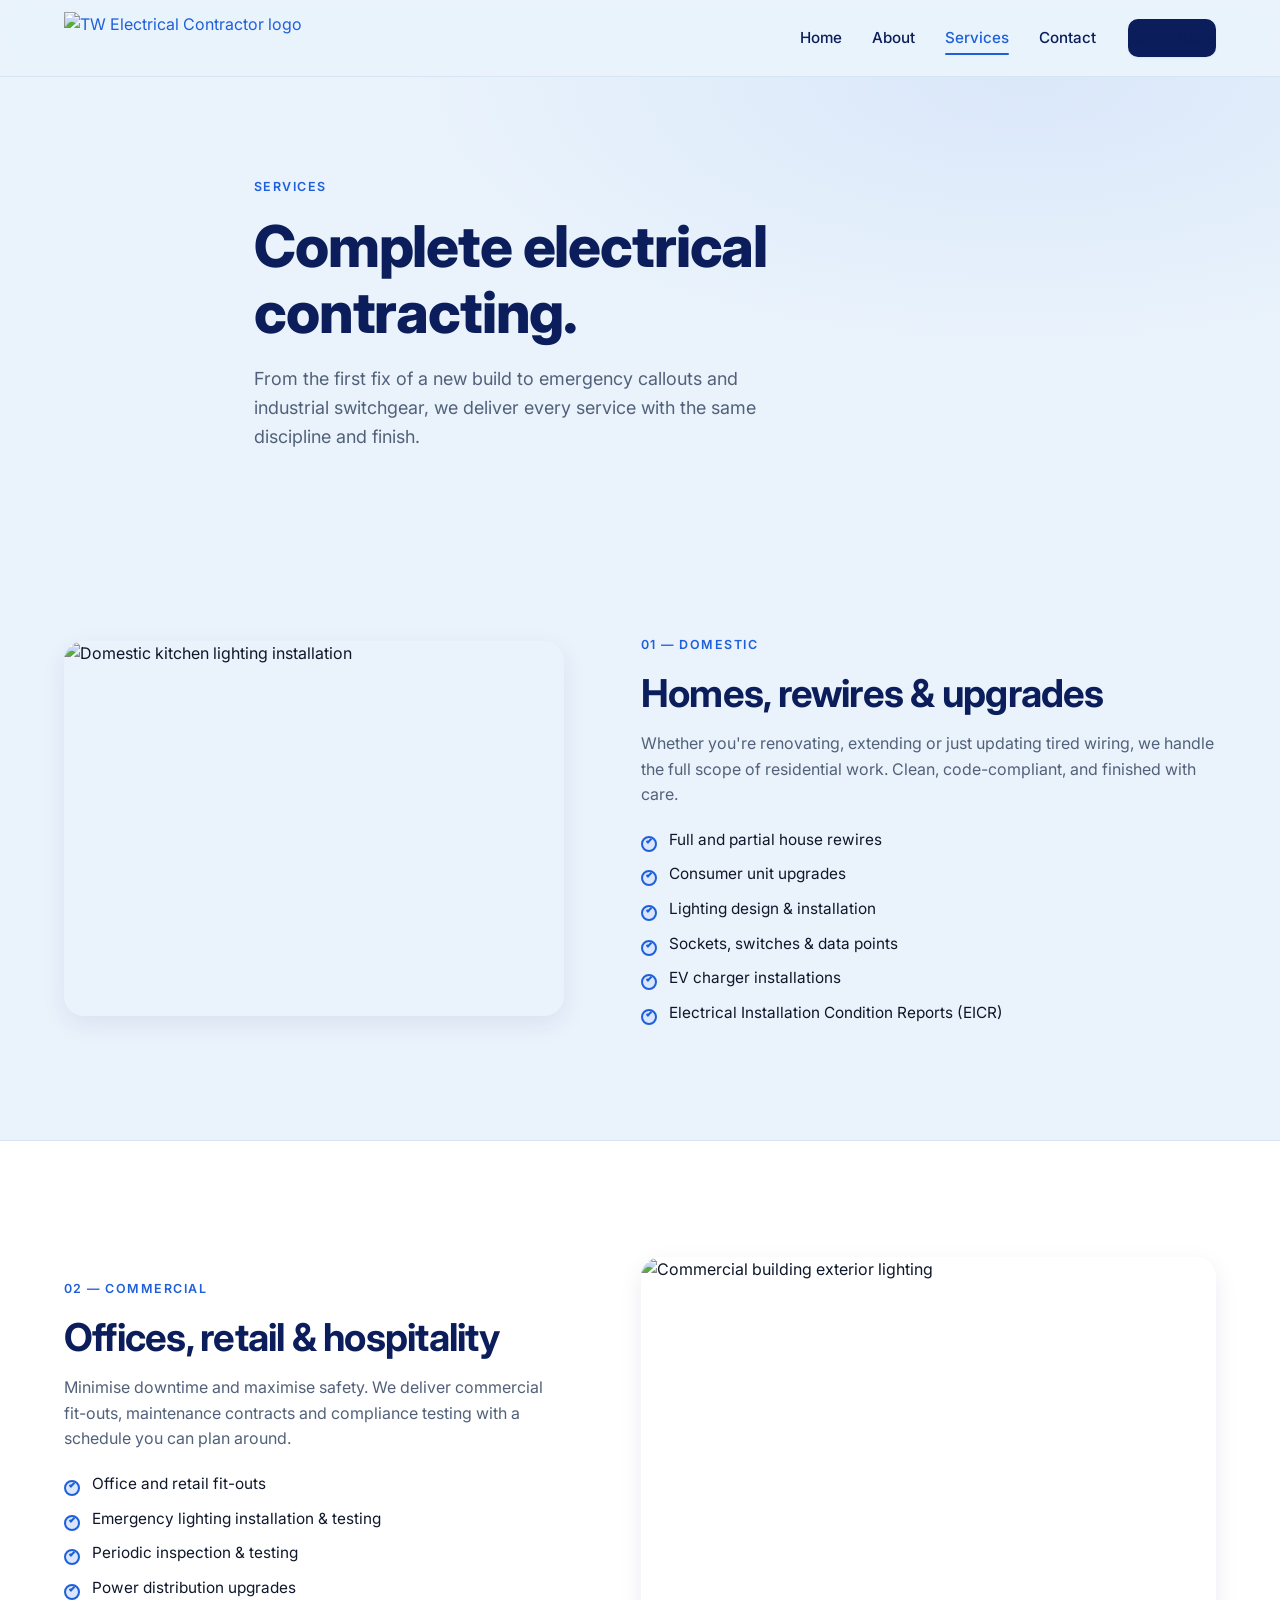
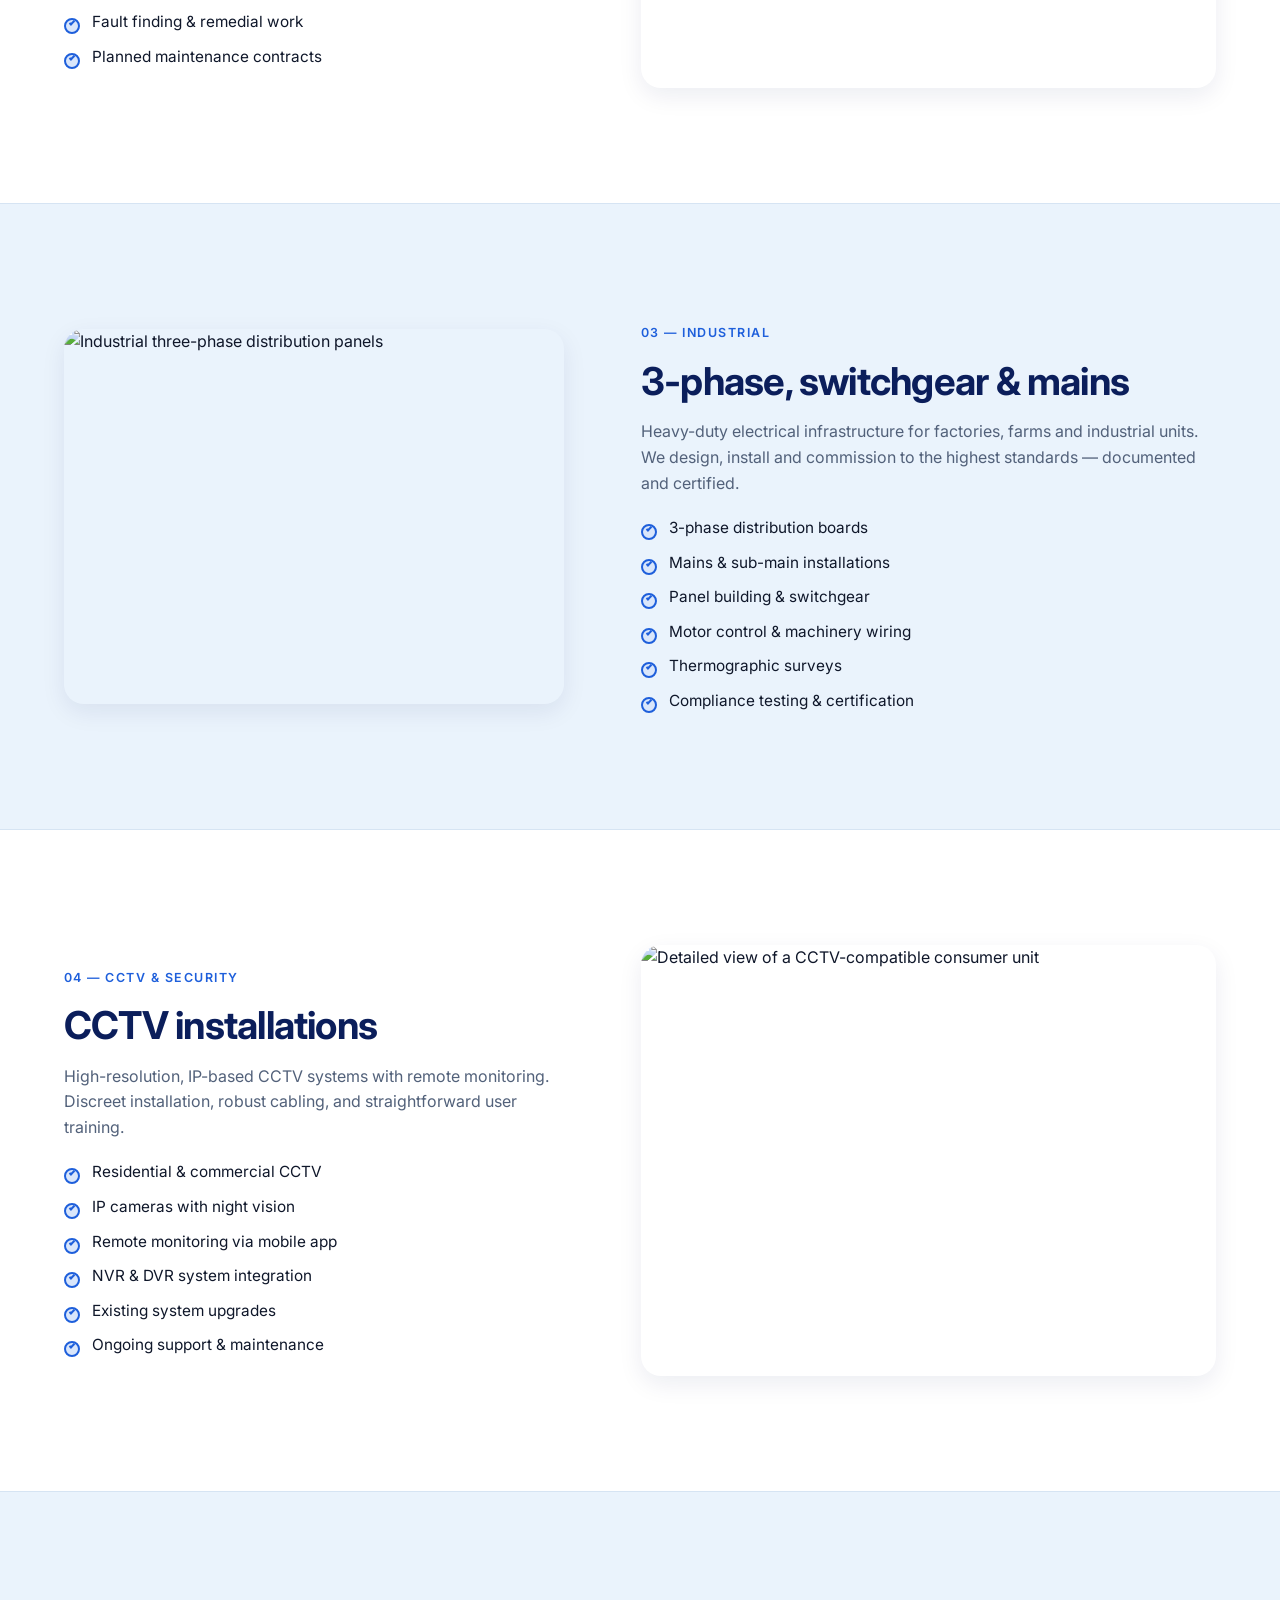
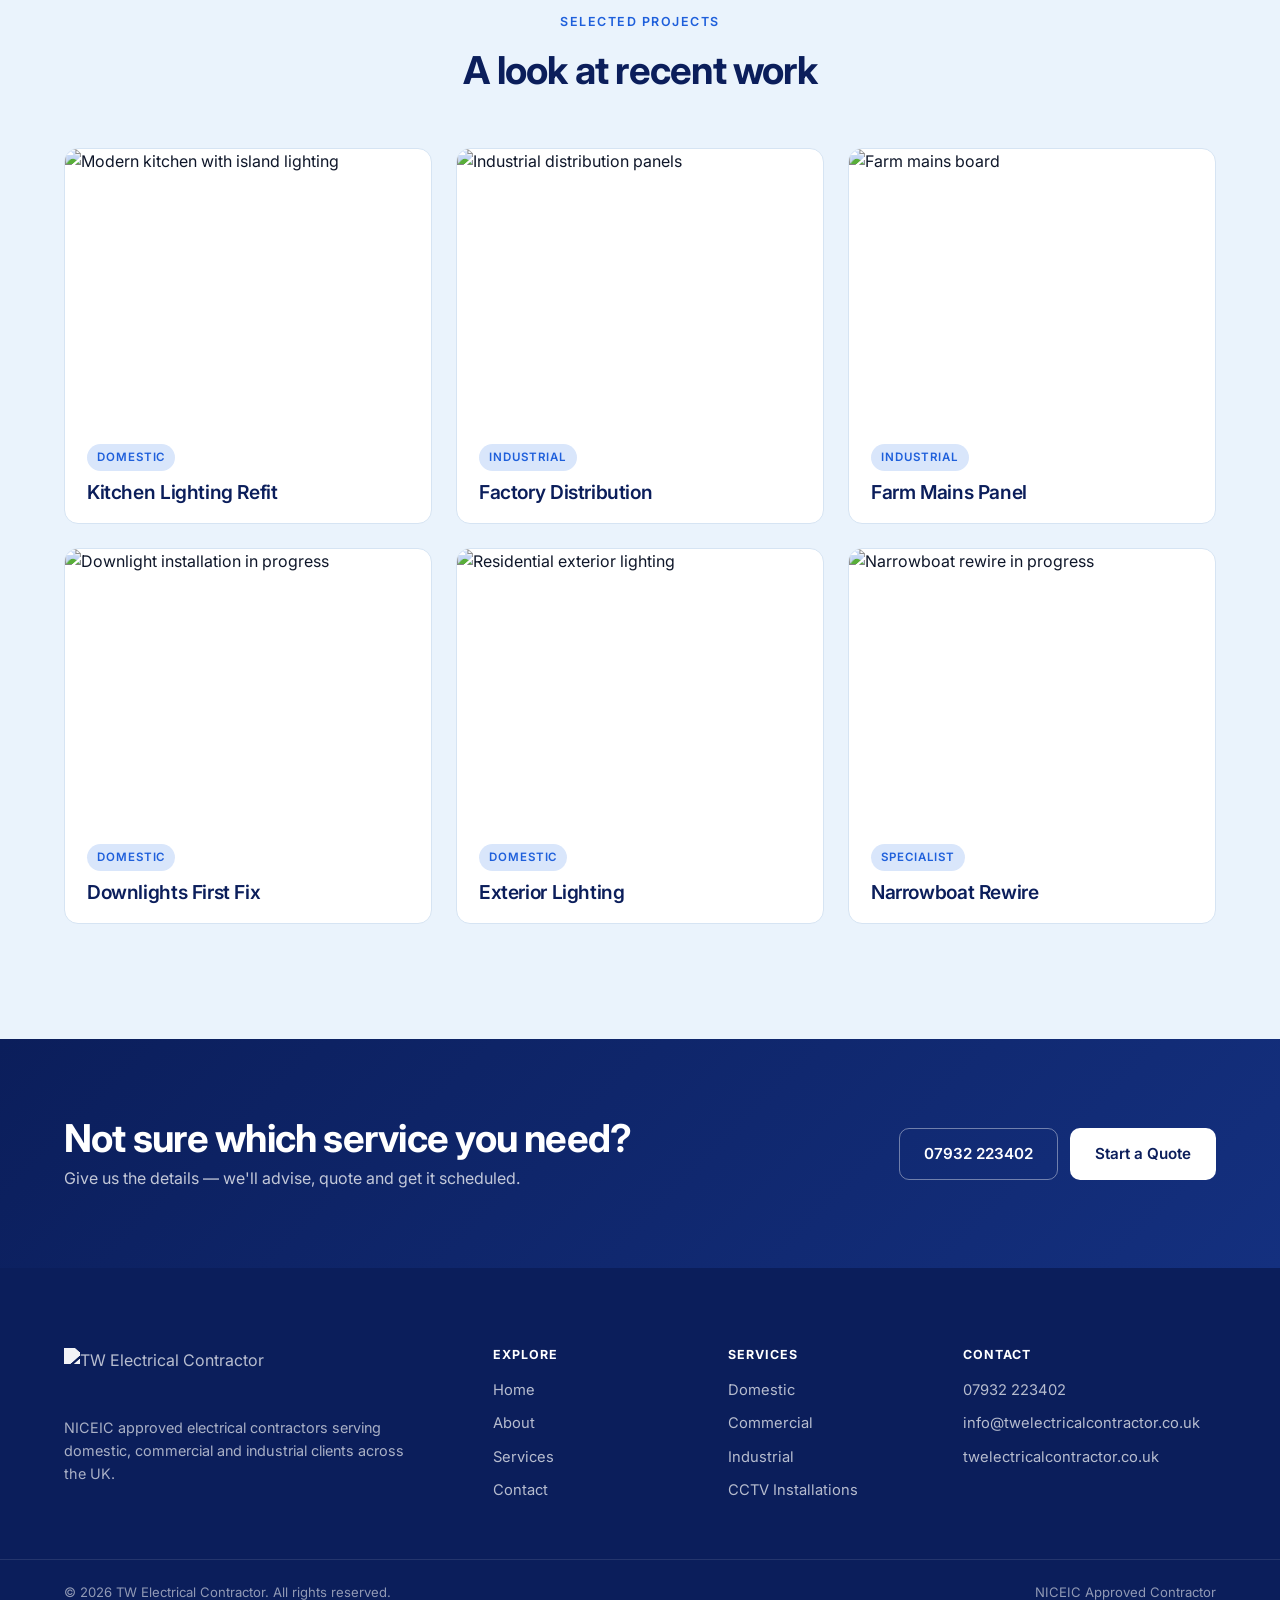
==== services.html @ 7920835a "Add files via upload" ====
<!DOCTYPE html>
<html lang="en">
<head>
    <meta charset="UTF-8" />
    <meta name="viewport" content="width=device-width, initial-scale=1.0" />
    <meta name="description" content="Full range of electrical services from TW Electrical Contractor — domestic, commercial, industrial installations, CCTV, rewires, EV chargers and more." />
    <meta name="theme-color" content="#0B1E5B" />
    <meta property="og:type" content="website" />
    <meta property="og:title" content="Services — TW Electrical Contractor" />
    <meta property="og:description" content="Domestic, commercial, industrial and CCTV installations by NICEIC approved electricians." />
    <meta property="og:image" content="images/og-preview.jpg" />

    <title>Services — TW Electrical Contractor</title>

    <link rel="icon" type="image/png" href="images/logo.png" />
    <link rel="preconnect" href="https://fonts.googleapis.com" />
    <link rel="preconnect" href="https://fonts.gstatic.com" crossorigin />
    <link href="https://fonts.googleapis.com/css2?family=Inter:wght@400;500;600;700;800&display=swap" rel="stylesheet" />
    <link rel="stylesheet" href="style.css" />
</head>
<body>
    <a class="skip-link" href="#main">Skip to content</a>

    <header class="site-header">
        <div class="container header-inner">
            <a href="index.html" class="logo" aria-label="TW Electrical Contractor home">
                <img src="images/logo.png" alt="TW Electrical Contractor logo" />
            </a>
            <input type="checkbox" id="nav-toggle" class="nav-toggle" aria-label="Toggle navigation" />
            <label for="nav-toggle" class="nav-toggle-label" aria-hidden="true">
                <span></span><span></span><span></span>
            </label>
            <nav class="site-nav" aria-label="Primary">
                <ul>
                    <li><a href="index.html">Home</a></li>
                    <li><a href="about.html">About</a></li>
                    <li><a href="services.html" class="active">Services</a></li>
                    <li><a href="contact.html">Contact</a></li>
                </ul>
                <a href="contact.html" class="btn btn-primary nav-cta">Get a Quote</a>
            </nav>
        </div>
    </header>

    <main id="main">
        <section class="page-hero">
            <div class="container">
                <span class="eyebrow">Services</span>
                <h1>Complete electrical contracting.</h1>
                <p class="lead">From the first fix of a new build to emergency callouts and industrial switchgear, we deliver every service with the same discipline and finish.</p>
            </div>
        </section>

        <section class="section">
            <div class="container">
                <div class="service-detail">
                    <div class="service-detail-media">
                        <img src="images/project-kitchen.jpg" alt="Domestic kitchen lighting installation" />
                    </div>
                    <div>
                        <span class="eyebrow">01 — Domestic</span>
                        <h2>Homes, rewires &amp; upgrades</h2>
                        <p>Whether you're renovating, extending or just updating tired wiring, we handle the full scope of residential work. Clean, code-compliant, and finished with care.</p>
                        <ul class="check-list">
                            <li>Full and partial house rewires</li>
                            <li>Consumer unit upgrades</li>
                            <li>Lighting design &amp; installation</li>
                            <li>Sockets, switches &amp; data points</li>
                            <li>EV charger installations</li>
                            <li>Electrical Installation Condition Reports (EICR)</li>
                        </ul>
                    </div>
                </div>
            </div>
        </section>

        <section class="section section-alt">
            <div class="container">
                <div class="service-detail reverse">
                    <div class="service-detail-media">
                        <img src="images/project-house.jpg" alt="Commercial building exterior lighting" />
                    </div>
                    <div>
                        <span class="eyebrow">02 — Commercial</span>
                        <h2>Offices, retail &amp; hospitality</h2>
                        <p>Minimise downtime and maximise safety. We deliver commercial fit-outs, maintenance contracts and compliance testing with a schedule you can plan around.</p>
                        <ul class="check-list">
                            <li>Office and retail fit-outs</li>
                            <li>Emergency lighting installation &amp; testing</li>
                            <li>Periodic inspection &amp; testing</li>
                            <li>Power distribution upgrades</li>
                            <li>Fault finding &amp; remedial work</li>
                            <li>Planned maintenance contracts</li>
                        </ul>
                    </div>
                </div>
            </div>
        </section>

        <section class="section">
            <div class="container">
                <div class="service-detail">
                    <div class="service-detail-media">
                        <img src="images/project-industrial.jpg" alt="Industrial three-phase distribution panels" />
                    </div>
                    <div>
                        <span class="eyebrow">03 — Industrial</span>
                        <h2>3-phase, switchgear &amp; mains</h2>
                        <p>Heavy-duty electrical infrastructure for factories, farms and industrial units. We design, install and commission to the highest standards — documented and certified.</p>
                        <ul class="check-list">
                            <li>3-phase distribution boards</li>
                            <li>Mains &amp; sub-main installations</li>
                            <li>Panel building &amp; switchgear</li>
                            <li>Motor control &amp; machinery wiring</li>
                            <li>Thermographic surveys</li>
                            <li>Compliance testing &amp; certification</li>
                        </ul>
                    </div>
                </div>
            </div>
        </section>

        <section class="section section-alt">
            <div class="container">
                <div class="service-detail reverse">
                    <div class="service-detail-media">
                        <img src="images/project-consumer-unit.jpg" alt="Detailed view of a CCTV-compatible consumer unit" />
                    </div>
                    <div>
                        <span class="eyebrow">04 — CCTV &amp; Security</span>
                        <h2>CCTV installations</h2>
                        <p>High-resolution, IP-based CCTV systems with remote monitoring. Discreet installation, robust cabling, and straightforward user training.</p>
                        <ul class="check-list">
                            <li>Residential &amp; commercial CCTV</li>
                            <li>IP cameras with night vision</li>
                            <li>Remote monitoring via mobile app</li>
                            <li>NVR &amp; DVR system integration</li>
                            <li>Existing system upgrades</li>
                            <li>Ongoing support &amp; maintenance</li>
                        </ul>
                    </div>
                </div>
            </div>
        </section>

        <section class="section">
            <div class="container">
                <div class="section-head">
                    <span class="eyebrow">Selected projects</span>
                    <h2>A look at recent work</h2>
                </div>

                <div class="grid grid-3">
                    <figure class="project">
                        <img src="images/project-kitchen-2.jpg" alt="Modern kitchen with island lighting" />
                        <figcaption><span class="tag">Domestic</span><h3>Kitchen Lighting Refit</h3></figcaption>
                    </figure>
                    <figure class="project">
                        <img src="images/project-industrial-2.jpg" alt="Industrial distribution panels" />
                        <figcaption><span class="tag">Industrial</span><h3>Factory Distribution</h3></figcaption>
                    </figure>
                    <figure class="project">
                        <img src="images/project-farm.jpg" alt="Farm mains board" />
                        <figcaption><span class="tag">Industrial</span><h3>Farm Mains Panel</h3></figcaption>
                    </figure>
                    <figure class="project">
                        <img src="images/project-downlights.jpg" alt="Downlight installation in progress" />
                        <figcaption><span class="tag">Domestic</span><h3>Downlights First Fix</h3></figcaption>
                    </figure>
                    <figure class="project">
                        <img src="images/project-house.jpg" alt="Residential exterior lighting" />
                        <figcaption><span class="tag">Domestic</span><h3>Exterior Lighting</h3></figcaption>
                    </figure>
                    <figure class="project">
                        <img src="images/project-narrowboat.jpg" alt="Narrowboat rewire in progress" />
                        <figcaption><span class="tag">Specialist</span><h3>Narrowboat Rewire</h3></figcaption>
                    </figure>
                </div>
            </div>
        </section>

        <section class="cta-banner">
            <div class="container cta-inner">
                <div>
                    <h2>Not sure which service you need?</h2>
                    <p>Give us the details — we'll advise, quote and get it scheduled.</p>
                </div>
                <div class="cta-actions">
                    <a href="tel:07932223402" class="btn btn-ghost-light">07932 223402</a>
                    <a href="contact.html" class="btn btn-white">Start a Quote</a>
                </div>
            </div>
        </section>
    </main>

    <footer class="site-footer">
        <div class="container footer-grid">
            <div class="footer-brand">
                <img src="images/logo.png" alt="TW Electrical Contractor" />
                <p>NICEIC approved electrical contractors serving domestic, commercial and industrial clients across the UK.</p>
            </div>
            <div>
                <h4>Explore</h4>
                <ul>
                    <li><a href="index.html">Home</a></li>
                    <li><a href="about.html">About</a></li>
                    <li><a href="services.html">Services</a></li>
                    <li><a href="contact.html">Contact</a></li>
                </ul>
            </div>
            <div>
                <h4>Services</h4>
                <ul>
                    <li>Domestic</li>
                    <li>Commercial</li>
                    <li>Industrial</li>
                    <li>CCTV Installations</li>
                </ul>
            </div>
            <div>
                <h4>Contact</h4>
                <ul>
                    <li><a href="tel:07932223402">07932 223402</a></li>
                    <li><a href="mailto:info@twelectricalcontractor.co.uk">info@twelectricalcontractor.co.uk</a></li>
                    <li>twelectricalcontractor.co.uk</li>
                </ul>
            </div>
        </div>
        <div class="footer-base">
            <div class="container">
                <p>© 2026 TW Electrical Contractor. All rights reserved.</p>
                <p>NICEIC Approved Contractor</p>
            </div>
        </div>
    </footer>
</body>
</html>
---- style.css ----
/* =========================================
   TW Electrical Contractor — style.css
   Clean · Corporate · Minimal
   ========================================= */

/* --- Design Tokens --- */
:root {
    --bg: #EAF3FC;
    --bg-alt: #FFFFFF;
    --bg-deep: #DCEBF9;
    --primary: #0B1E5B;
    --primary-700: #14307F;
    --accent: #1E5FDB;
    --accent-soft: #D9E6FB;
    --text: #0F172A;
    --text-muted: #52617A;
    --border: #D6E4F3;
    --border-strong: #B9CDE8;
    --shadow-sm: 0 1px 2px rgba(11, 30, 91, 0.06);
    --shadow-md: 0 8px 24px rgba(11, 30, 91, 0.08);
    --shadow-lg: 0 20px 48px rgba(11, 30, 91, 0.12);
    --radius: 14px;
    --radius-sm: 10px;
    --radius-lg: 20px;
    --max-w: 1200px;
}

/* --- Reset & Base --- */
*, *::before, *::after { box-sizing: border-box; }
* { margin: 0; padding: 0; }

html { scroll-behavior: smooth; -webkit-text-size-adjust: 100%; }

body {
    font-family: 'Inter', -apple-system, BlinkMacSystemFont, 'Segoe UI', Roboto, sans-serif;
    font-size: 16px;
    line-height: 1.6;
    color: var(--text);
    background: var(--bg);
    -webkit-font-smoothing: antialiased;
    -moz-osx-font-smoothing: grayscale;
}

img { max-width: 100%; display: block; height: auto; }
a { color: var(--accent); text-decoration: none; transition: color .2s ease; }
a:hover { color: var(--primary); }
ul { list-style: none; }

/* --- Typography --- */
h1, h2, h3, h4, h5 {
    font-family: inherit;
    font-weight: 700;
    color: var(--primary);
    letter-spacing: -0.02em;
    line-height: 1.15;
}
h1 { font-size: clamp(2.25rem, 4.5vw, 3.75rem); font-weight: 800; }
h2 { font-size: clamp(1.75rem, 3vw, 2.5rem); }
h3 { font-size: 1.2rem; font-weight: 600; }
h4 { font-size: 0.9rem; text-transform: uppercase; letter-spacing: 0.08em; color: var(--primary); }
p  { color: var(--text-muted); }
.lead { font-size: 1.125rem; color: var(--text-muted); max-width: 560px; }

.accent { color: var(--accent); }

.eyebrow {
    display: inline-flex;
    align-items: center;
    gap: 8px;
    font-size: 0.78rem;
    font-weight: 600;
    letter-spacing: 0.12em;
    text-transform: uppercase;
    color: var(--accent);
    margin-bottom: 16px;
}
.eyebrow .dot {
    width: 7px; height: 7px; border-radius: 50%;
    background: var(--accent);
    box-shadow: 0 0 0 4px rgba(30, 95, 219, 0.15);
}

/* --- Layout --- */
.container {
    width: 100%;
    max-width: var(--max-w);
    margin-inline: auto;
    padding-inline: 24px;
}

.section {
    padding: clamp(64px, 9vw, 120px) 0;
}
.section-alt { background: var(--bg-alt); border-top: 1px solid var(--border); border-bottom: 1px solid var(--border); }

.section-head {
    max-width: 640px;
    margin: 0 auto clamp(36px, 5vw, 56px);
    text-align: center;
}
.section-head h2 { margin-bottom: 14px; }

/* --- Accessibility --- */
.skip-link {
    position: absolute; left: -9999px;
    background: var(--primary); color: #fff;
    padding: 10px 16px; border-radius: 0 0 8px 0;
    z-index: 100;
}
.skip-link:focus { left: 0; top: 0; }

/* --- Buttons --- */
.btn {
    display: inline-flex;
    align-items: center;
    justify-content: center;
    gap: 8px;
    padding: 13px 24px;
    border-radius: 10px;
    font-weight: 600;
    font-size: 0.95rem;
    border: 1px solid transparent;
    cursor: pointer;
    transition: all .2s ease;
    white-space: nowrap;
}
.btn-primary {
    background: var(--primary);
    color: #fff;
    box-shadow: var(--shadow-sm);
}
.btn-primary:hover {
    background: var(--primary-700);
    color: #fff;
    transform: translateY(-1px);
    box-shadow: var(--shadow-md);
}
.btn-ghost {
    background: transparent;
    color: var(--primary);
    border-color: var(--border-strong);
}
.btn-ghost:hover {
    background: var(--bg-alt);
    border-color: var(--primary);
    color: var(--primary);
}
.btn-ghost-light {
    background: transparent;
    color: #fff;
    border-color: rgba(255,255,255,0.4);
}
.btn-ghost-light:hover { background: rgba(255,255,255,0.1); color: #fff; }
.btn-white {
    background: #fff;
    color: var(--primary);
}
.btn-white:hover { background: var(--accent-soft); color: var(--primary); }
.btn-full { width: 100%; padding: 15px 24px; }

/* --- Header / Nav --- */
.site-header {
    position: sticky;
    top: 0;
    z-index: 50;
    background: rgba(234, 243, 252, 0.85);
    backdrop-filter: saturate(180%) blur(12px);
    -webkit-backdrop-filter: saturate(180%) blur(12px);
    border-bottom: 1px solid var(--border);
}
.header-inner {
    display: flex;
    align-items: center;
    justify-content: space-between;
    min-height: 76px;
    gap: 24px;
}
.logo img { height: 52px; width: auto; }

.site-nav { display: flex; align-items: center; gap: 32px; }
.site-nav ul { display: flex; gap: 30px; }
.site-nav a {
    color: var(--primary);
    font-weight: 500;
    font-size: 0.95rem;
    position: relative;
    padding: 6px 0;
}
.site-nav a:hover { color: var(--accent); }
.site-nav a.active { color: var(--accent); }
.site-nav a.active::after {
    content: ""; position: absolute; left: 0; right: 0; bottom: -2px;
    height: 2px; background: var(--accent); border-radius: 2px;
}

/* Mobile nav toggle */
.nav-toggle, .nav-toggle-label { display: none; }

/* --- Hero --- */
.hero {
    padding: clamp(56px, 8vw, 100px) 0 clamp(72px, 10vw, 120px);
    position: relative;
    overflow: hidden;
}
.hero::before {
    content: "";
    position: absolute; inset: 0;
    background:
        radial-gradient(1000px 500px at 100% 0%, rgba(30, 95, 219, 0.08), transparent 60%),
        radial-gradient(800px 400px at 0% 80%, rgba(11, 30, 91, 0.06), transparent 60%);
    pointer-events: none;
}
.hero-inner {
    display: grid;
    grid-template-columns: 1.1fr 1fr;
    gap: clamp(40px, 6vw, 80px);
    align-items: center;
    position: relative;
}
.hero-copy h1 { margin-bottom: 20px; }
.hero-copy .lead { margin-bottom: 32px; }
.hero-actions {
    display: flex;
    gap: 12px;
    flex-wrap: wrap;
    margin-bottom: 48px;
}
.hero-stats {
    display: grid;
    grid-template-columns: repeat(3, 1fr);
    gap: 24px;
    padding-top: 28px;
    border-top: 1px solid var(--border-strong);
}
.hero-stats li { display: flex; flex-direction: column; }
.hero-stats strong {
    font-size: 1.5rem;
    color: var(--primary);
    font-weight: 700;
    letter-spacing: -0.02em;
    margin-bottom: 2px;
}
.hero-stats span {
    font-size: 0.85rem;
    color: var(--text-muted);
}
.hero-media {
    position: relative;
}
.hero-media img {
    border-radius: var(--radius-lg);
    box-shadow: var(--shadow-lg);
    aspect-ratio: 4/5;
    object-fit: cover;
    width: 100%;
}

/* --- Page Hero (inner pages) --- */
.page-hero {
    padding: clamp(56px, 8vw, 96px) 0 clamp(40px, 6vw, 64px);
    text-align: left;
    position: relative;
    overflow: hidden;
}
.page-hero::before {
    content: ""; position: absolute; inset: 0;
    background: radial-gradient(900px 400px at 80% 0%, rgba(30, 95, 219, 0.08), transparent 70%);
    pointer-events: none;
}
.page-hero .container { position: relative; max-width: 820px; }
.page-hero h1 { margin-bottom: 20px; }

/* --- Grids --- */
.grid { display: grid; gap: 24px; }
.grid-3 { grid-template-columns: repeat(3, 1fr); }
.grid-4 { grid-template-columns: repeat(4, 1fr); }

/* --- Cards --- */
.card {
    background: var(--bg-alt);
    border: 1px solid var(--border);
    border-radius: var(--radius);
    padding: 32px 28px;
    transition: all .25s ease;
}
.card:hover {
    border-color: var(--border-strong);
    transform: translateY(-2px);
    box-shadow: var(--shadow-md);
}

.service-card .card-icon {
    width: 48px; height: 48px;
    border-radius: 12px;
    background: var(--accent-soft);
    color: var(--accent);
    display: flex; align-items: center; justify-content: center;
    margin-bottom: 20px;
}
.service-card .card-icon svg { width: 24px; height: 24px; }
.service-card h3 { margin-bottom: 8px; color: var(--primary); }
.service-card p { font-size: 0.95rem; }

.values .value-num {
    display: inline-block;
    font-size: 0.85rem;
    font-weight: 700;
    color: var(--accent);
    letter-spacing: 0.1em;
    margin-bottom: 14px;
}
.values h3 { margin-bottom: 8px; }
.values p { font-size: 0.95rem; }

/* --- Project cards --- */
.project {
    background: var(--bg-alt);
    border: 1px solid var(--border);
    border-radius: var(--radius);
    overflow: hidden;
    transition: all .25s ease;
}
.project:hover {
    transform: translateY(-2px);
    box-shadow: var(--shadow-md);
    border-color: var(--border-strong);
}
.project img {
    width: 100%;
    aspect-ratio: 4/3;
    object-fit: cover;
}
.project figcaption { padding: 20px 22px; }
.project .tag {
    display: inline-block;
    font-size: 0.72rem;
    font-weight: 600;
    letter-spacing: 0.08em;
    text-transform: uppercase;
    color: var(--accent);
    background: var(--accent-soft);
    padding: 4px 10px;
    border-radius: 999px;
    margin-bottom: 10px;
}
.project h3 { color: var(--primary); }

/* --- Split --- */
.split {
    display: grid;
    grid-template-columns: 1fr 1fr;
    gap: clamp(40px, 6vw, 80px);
    align-items: center;
}
.split-media img {
    border-radius: var(--radius-lg);
    box-shadow: var(--shadow-md);
    aspect-ratio: 4/3;
    object-fit: cover;
    width: 100%;
}
.split h2 { margin-bottom: 16px; }
.split p { margin-bottom: 16px; }

/* --- Service Detail rows --- */
.service-detail {
    display: grid;
    grid-template-columns: 1fr 1.15fr;
    gap: clamp(40px, 6vw, 80px);
    align-items: center;
}
.service-detail.reverse .service-detail-media { order: 2; }
.service-detail-media img {
    border-radius: var(--radius-lg);
    box-shadow: var(--shadow-md);
    aspect-ratio: 4/3;
    object-fit: cover;
    width: 100%;
}
.service-detail h2 { margin-bottom: 16px; }
.service-detail p { margin-bottom: 20px; }

/* --- Check list --- */
.check-list {
    display: grid;
    gap: 10px;
    margin-top: 16px;
}
.check-list li {
    position: relative;
    padding-left: 28px;
    color: var(--text);
    font-size: 0.96rem;
}
.check-list li::before {
    content: "";
    position: absolute;
    left: 0; top: 8px;
    width: 16px; height: 16px;
    border-radius: 50%;
    background: var(--accent-soft);
    border: 2px solid var(--accent);
}
.check-list li::after {
    content: "";
    position: absolute;
    left: 5px; top: 11px;
    width: 6px; height: 3px;
    border-left: 2px solid var(--accent);
    border-bottom: 2px solid var(--accent);
    transform: rotate(-45deg);
}

/* --- Credentials --- */
.credentials {
    display: grid;
    grid-template-columns: 1fr 1fr;
    gap: clamp(40px, 6vw, 80px);
    align-items: center;
    background: var(--bg-alt);
    border: 1px solid var(--border);
    border-radius: var(--radius-lg);
    padding: clamp(32px, 5vw, 56px);
}
.credentials h2 { margin-bottom: 14px; }
.credentials-list {
    display: grid;
    grid-template-columns: 1fr 1fr;
    gap: 24px 16px;
}
.credentials-list li {
    display: flex;
    flex-direction: column;
    padding: 18px 20px;
    background: var(--bg);
    border-radius: var(--radius-sm);
}
.credentials-list strong {
    font-size: 1.15rem;
    color: var(--primary);
    font-weight: 700;
    margin-bottom: 2px;
    letter-spacing: -0.01em;
}
.credentials-list span {
    font-size: 0.85rem;
    color: var(--text-muted);
}

/* --- CTA Banner --- */
.cta-banner {
    background: linear-gradient(135deg, var(--primary) 0%, var(--primary-700) 100%);
    color: #fff;
    padding: clamp(48px, 6vw, 80px) 0;
}
.cta-inner {
    display: flex;
    align-items: center;
    justify-content: space-between;
    gap: 32px;
    flex-wrap: wrap;
}
.cta-inner h2 { color: #fff; margin-bottom: 6px; }
.cta-inner p { color: rgba(255,255,255,0.75); }
.cta-actions { display: flex; gap: 12px; flex-wrap: wrap; }

/* --- Contact --- */
.contact-grid {
    display: grid;
    grid-template-columns: 1fr 1.4fr;
    gap: clamp(32px, 5vw, 64px);
    align-items: start;
}
.contact-info h2 { margin-bottom: 12px; }
.contact-info p { margin-bottom: 28px; }
.info-list {
    display: grid;
    gap: 20px;
}
.info-list li {
    display: flex;
    flex-direction: column;
    padding-bottom: 20px;
    border-bottom: 1px solid var(--border);
}
.info-list li:last-child { border-bottom: none; padding-bottom: 0; }
.info-label {
    font-size: 0.75rem;
    text-transform: uppercase;
    letter-spacing: 0.1em;
    color: var(--text-muted);
    margin-bottom: 6px;
    font-weight: 600;
}
.info-list a, .info-list span:not(.info-label) {
    font-size: 1rem;
    color: var(--primary);
    font-weight: 500;
}
.info-list a:hover { color: var(--accent); }

/* Form */
.contact-form {
    background: var(--bg-alt);
    border: 1px solid var(--border);
    border-radius: var(--radius-lg);
    padding: clamp(28px, 4vw, 40px);
    display: grid;
    gap: 20px;
}
.form-grid {
    display: grid;
    grid-template-columns: 1fr 1fr;
    gap: 20px;
}
.form-row { display: flex; flex-direction: column; }
.form-row label {
    font-size: 0.82rem;
    font-weight: 600;
    color: var(--primary);
    margin-bottom: 8px;
    letter-spacing: 0.02em;
}
.form-row input,
.form-row select,
.form-row textarea {
    font-family: inherit;
    font-size: 0.98rem;
    color: var(--text);
    background: var(--bg);
    border: 1px solid var(--border-strong);
    border-radius: 10px;
    padding: 13px 16px;
    transition: all .2s ease;
    width: 100%;
}
.form-row input:focus,
.form-row select:focus,
.form-row textarea:focus {
    outline: none;
    border-color: var(--accent);
    background: #fff;
    box-shadow: 0 0 0 4px rgba(30, 95, 219, 0.12);
}
.form-row textarea { resize: vertical; min-height: 140px; }
.form-note {
    font-size: 0.82rem;
    color: var(--text-muted);
    text-align: center;
    margin-top: 4px;
}

/* --- Footer --- */
.site-footer {
    background: var(--primary);
    color: rgba(255,255,255,0.75);
    margin-top: 0;
}
.footer-grid {
    display: grid;
    grid-template-columns: 2fr 1fr 1fr 1.3fr;
    gap: 40px;
    padding: clamp(56px, 7vw, 80px) 24px clamp(40px, 5vw, 56px);
}
.footer-brand img {
    height: 50px;
    margin-bottom: 18px;
    filter: brightness(0) invert(1);
    opacity: 0.95;
}
.footer-brand p {
    color: rgba(255,255,255,0.65);
    font-size: 0.9rem;
    max-width: 340px;
}
.site-footer h4 {
    color: #fff;
    font-size: 0.78rem;
    margin-bottom: 16px;
}
.site-footer ul { display: grid; gap: 10px; }
.site-footer li, .site-footer a {
    color: rgba(255,255,255,0.7);
    font-size: 0.92rem;
    transition: color .2s ease;
}
.site-footer a:hover { color: #fff; }

.footer-base {
    border-top: 1px solid rgba(255,255,255,0.1);
    padding: 22px 0;
}
.footer-base .container {
    display: flex;
    justify-content: space-between;
    align-items: center;
    flex-wrap: wrap;
    gap: 12px;
}
.footer-base p {
    font-size: 0.82rem;
    color: rgba(255,255,255,0.55);
}

/* =========================================
   Responsive
   ========================================= */
@media (max-width: 1024px) {
    .grid-4 { grid-template-columns: repeat(2, 1fr); }
    .grid-3 { grid-template-columns: repeat(2, 1fr); }
    .footer-grid { grid-template-columns: 1fr 1fr; }
    .credentials { grid-template-columns: 1fr; }
    .contact-grid { grid-template-columns: 1fr; }
}

@media (max-width: 820px) {
    /* Mobile nav */
    .nav-toggle-label {
        display: flex;
        flex-direction: column;
        justify-content: center;
        gap: 5px;
        width: 40px; height: 40px;
        cursor: pointer;
        z-index: 60;
    }
    .nav-toggle-label span {
        display: block;
        width: 22px; height: 2px;
        background: var(--primary);
        transition: all .25s ease;
        border-radius: 2px;
    }
    .site-nav {
        position: fixed;
        top: 76px; left: 0; right: 0;
        flex-direction: column;
        align-items: stretch;
        gap: 0;
        background: var(--bg-alt);
        border-bottom: 1px solid var(--border);
        padding: 24px;
        transform: translateY(-120%);
        transition: transform .3s ease;
        box-shadow: var(--shadow-md);
    }
    .site-nav ul {
        flex-direction: column;
        gap: 0;
        width: 100%;
        margin-bottom: 16px;
    }
    .site-nav ul li { border-bottom: 1px solid var(--border); }
    .site-nav ul li:last-child { border-bottom: none; }
    .site-nav a {
        display: block;
        padding: 14px 4px;
        font-size: 1rem;
    }
    .site-nav a.active::after { display: none; }
    .nav-cta { width: 100%; }
    .nav-toggle:checked ~ .site-nav {
        transform: translateY(0);
    }
    .nav-toggle:checked ~ .nav-toggle-label span:nth-child(1) {
        transform: translateY(7px) rotate(45deg);
    }
    .nav-toggle:checked ~ .nav-toggle-label span:nth-child(2) {
        opacity: 0;
    }
    .nav-toggle:checked ~ .nav-toggle-label span:nth-child(3) {
        transform: translateY(-7px) rotate(-45deg);
    }

    /* Layout collapses */
    .hero-inner { grid-template-columns: 1fr; }
    .hero-media { order: -1; }
    .hero-media img { aspect-ratio: 16/10; }
    .split { grid-template-columns: 1fr; }
    .service-detail { grid-template-columns: 1fr; }
    .service-detail.reverse .service-detail-media { order: -1; }
}

@media (max-width: 560px) {
    .grid-4 { grid-template-columns: 1fr; }
    .grid-3 { grid-template-columns: 1fr; }
    .footer-grid { grid-template-columns: 1fr; gap: 32px; }
    .hero-stats { grid-template-columns: 1fr; gap: 18px; text-align: left; }
    .form-grid { grid-template-columns: 1fr; }
    .credentials-list { grid-template-columns: 1fr; }
    .cta-inner { flex-direction: column; align-items: flex-start; }
    .footer-base .container { flex-direction: column; align-items: flex-start; }
    .logo img { height: 44px; }
}

@media (max-width: 380px) {
    .btn { padding: 12px 18px; font-size: 0.9rem; }
    .hero-actions { flex-direction: column; align-items: stretch; }
    .hero-actions .btn { width: 100%; }
}
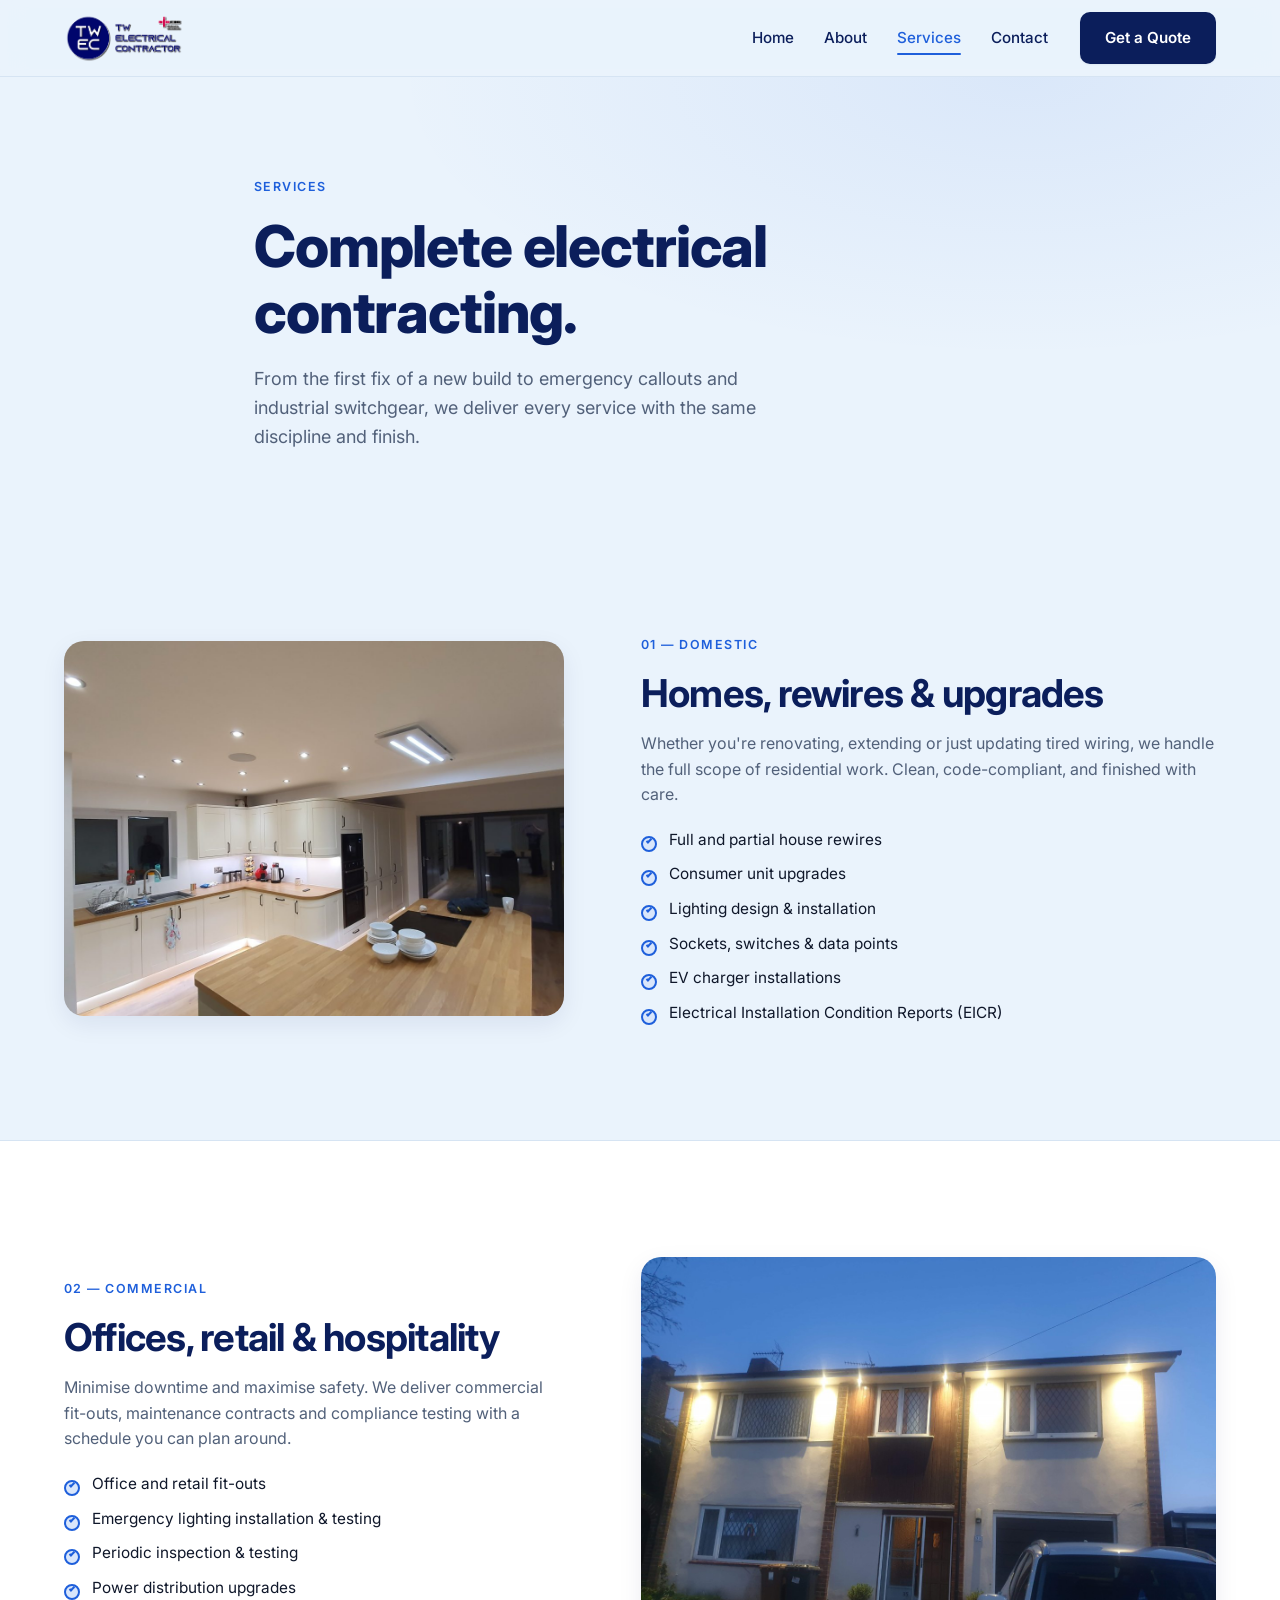
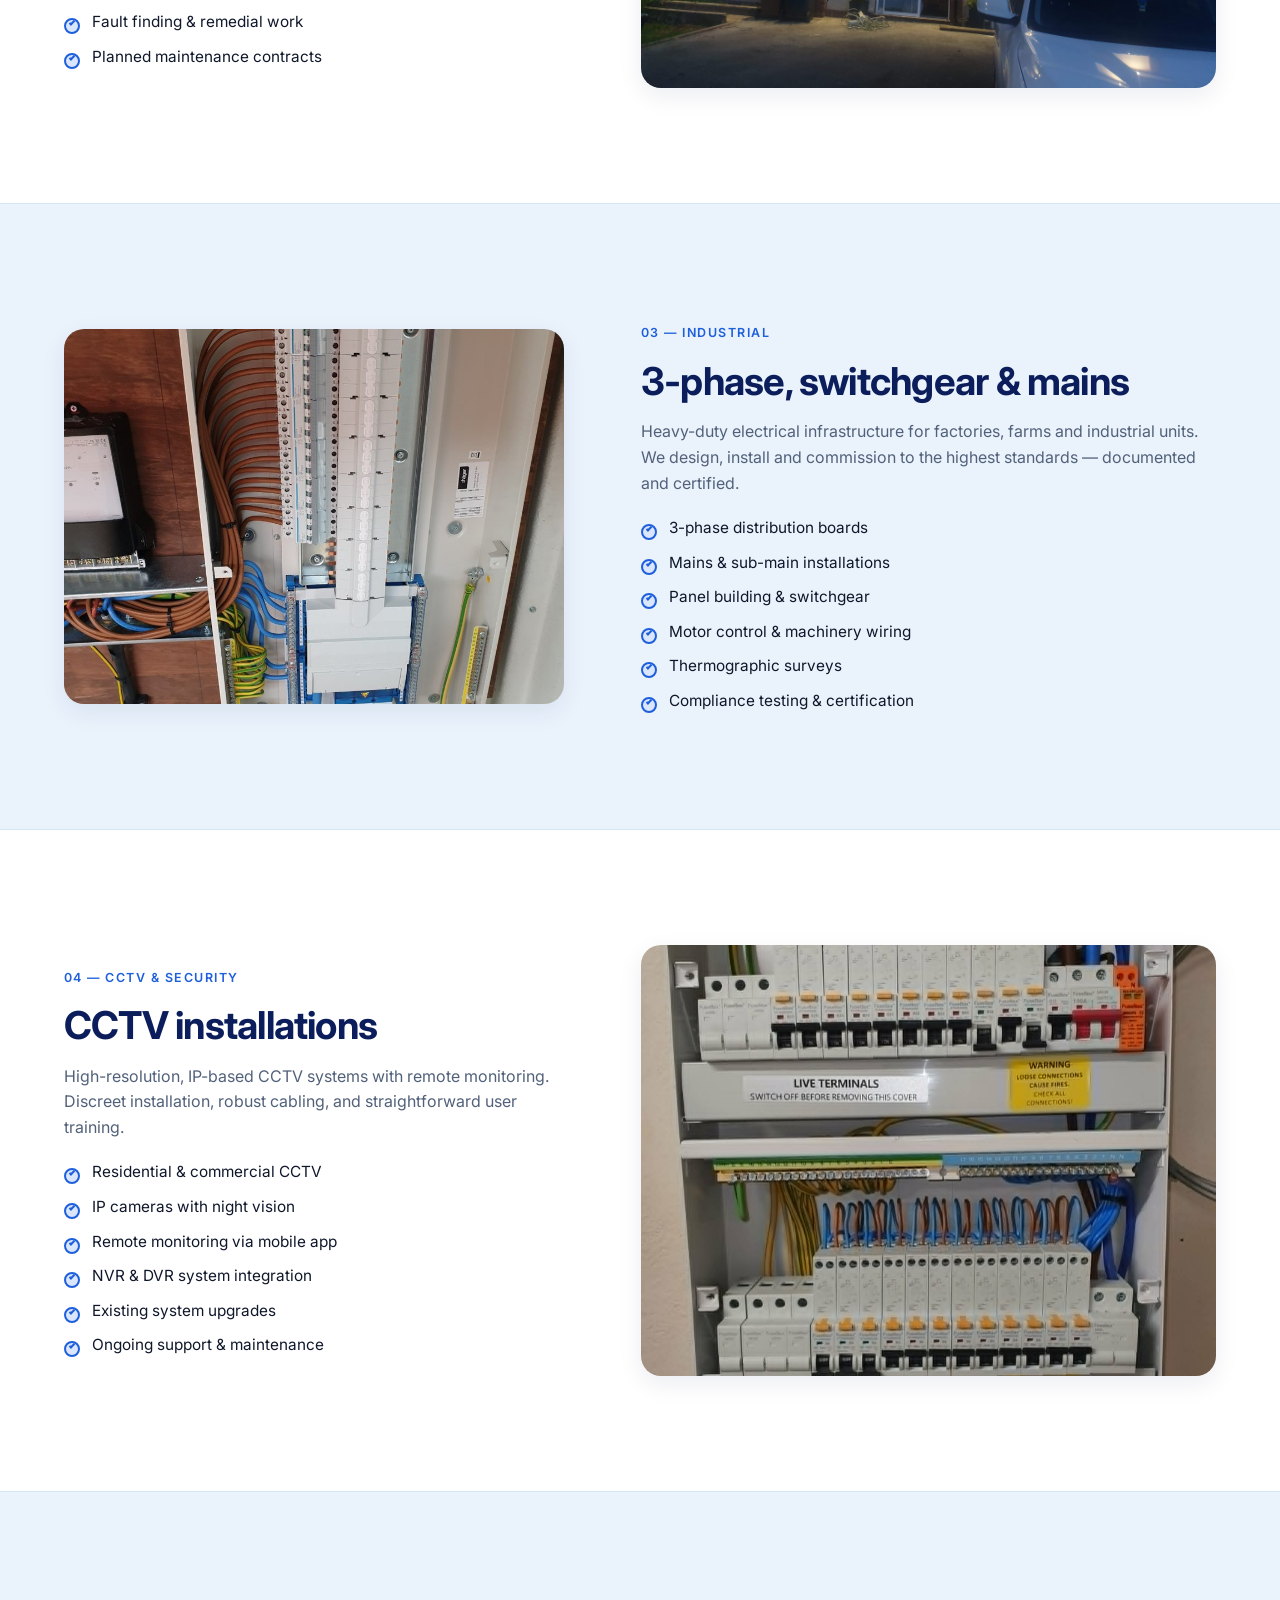
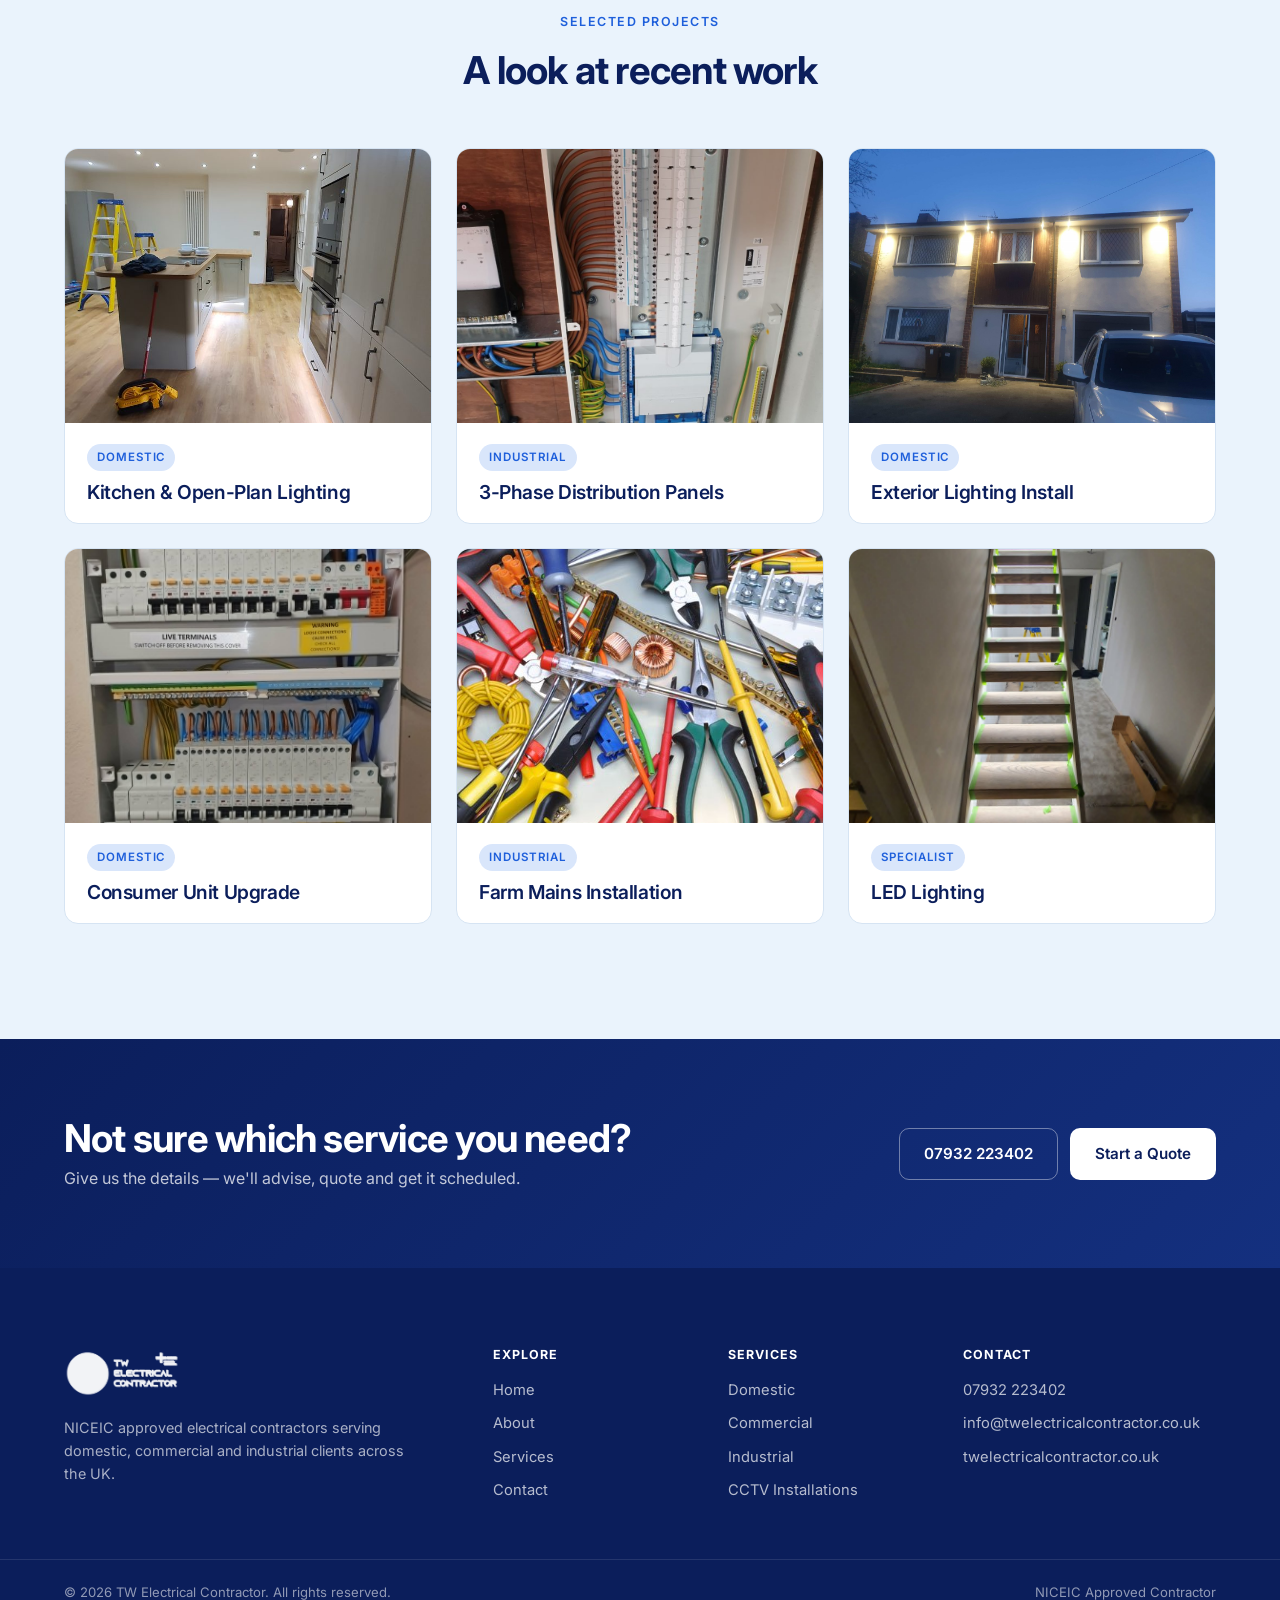
==== commit 3e59b5e0: "asd" ====
--- a/services.html
+++ b/services.html
@@ -152,28 +152,51 @@
 
                 <div class="grid grid-3">
                     <figure class="project">
-                        <img src="images/project-kitchen-2.jpg" alt="Modern kitchen with island lighting" />
-                        <figcaption><span class="tag">Domestic</span><h3>Kitchen Lighting Refit</h3></figcaption>
-                    </figure>
-                    <figure class="project">
-                        <img src="images/project-industrial-2.jpg" alt="Industrial distribution panels" />
-                        <figcaption><span class="tag">Industrial</span><h3>Factory Distribution</h3></figcaption>
-                    </figure>
-                    <figure class="project">
-                        <img src="images/project-farm.jpg" alt="Farm mains board" />
-                        <figcaption><span class="tag">Industrial</span><h3>Farm Mains Panel</h3></figcaption>
-                    </figure>
-                    <figure class="project">
-                        <img src="images/project-downlights.jpg" alt="Downlight installation in progress" />
-                        <figcaption><span class="tag">Domestic</span><h3>Downlights First Fix</h3></figcaption>
-                    </figure>
-                    <figure class="project">
-                        <img src="images/project-house.jpg" alt="Residential exterior lighting" />
-                        <figcaption><span class="tag">Domestic</span><h3>Exterior Lighting</h3></figcaption>
-                    </figure>
-                    <figure class="project">
-                        <img src="images/project-narrowboat.jpg" alt="Narrowboat rewire in progress" />
-                        <figcaption><span class="tag">Specialist</span><h3>Narrowboat Rewire</h3></figcaption>
+                        <img src="images/project-kitchen-2.jpg" alt="Modern kitchen with integrated LED downlights and island lighting" />
+                        <figcaption>
+                            <span class="tag">Domestic</span>
+                            <h3>Kitchen &amp; Open-Plan Lighting</h3>
+                        </figcaption>
+                    </figure>
+
+                    <figure class="project">
+                        <img src="images/project-industrial.jpg" alt="Industrial Hager distribution panels" />
+                        <figcaption>
+                            <span class="tag">Industrial</span>
+                            <h3>3-Phase Distribution Panels</h3>
+                        </figcaption>
+                    </figure>
+
+                    <figure class="project">
+                        <img src="images/project-house.jpg" alt="Residential property with new exterior lighting installed" />
+                        <figcaption>
+                            <span class="tag">Domestic</span>
+                            <h3>Exterior Lighting Install</h3>
+                        </figcaption>
+                    </figure>
+
+                    <figure class="project">
+                        <img src="images/project-consumer-unit.jpg" alt="Consumer unit replacement with Hager components" />
+                        <figcaption>
+                            <span class="tag">Domestic</span>
+                            <h3>Consumer Unit Upgrade</h3>
+                        </figcaption>
+                    </figure>
+
+                    <figure class="project">
+                        <img src="images/project-farm.jpg" alt="Industrial mains board installation at a farm" />
+                        <figcaption>
+                            <span class="tag">Industrial</span>
+                            <h3>Farm Mains Installation</h3>
+                        </figcaption>
+                    </figure>
+
+                    <figure class="project">
+                        <img src="images/project-stairs.jpg" alt="LED staircase lighting installation" />
+                        <figcaption>
+                            <span class="tag">Specialist</span>
+                            <h3>LED Lighting</h3>
+                        </figcaption>
                     </figure>
                 </div>
             </div>
--- a/style.css
+++ b/style.css
@@ -179,18 +179,21 @@
 
 .site-nav { display: flex; align-items: center; gap: 32px; }
 .site-nav ul { display: flex; gap: 30px; }
-.site-nav a {
+.site-nav a:not(.btn) {
     color: var(--primary);
     font-weight: 500;
     font-size: 0.95rem;
     position: relative;
     padding: 6px 0;
 }
-.site-nav a:hover { color: var(--accent); }
+.site-nav a:not(.btn):hover { color: var(--accent); }
 .site-nav a.active { color: var(--accent); }
-.site-nav a.active::after {
+.site-nav a.active:not(.btn)::after {
     content: ""; position: absolute; left: 0; right: 0; bottom: -2px;
     height: 2px; background: var(--accent); border-radius: 2px;
+}
+.btn-primary.nav-cta:hover {
+    color: #fff;
 }
 
 /* Mobile nav toggle */
